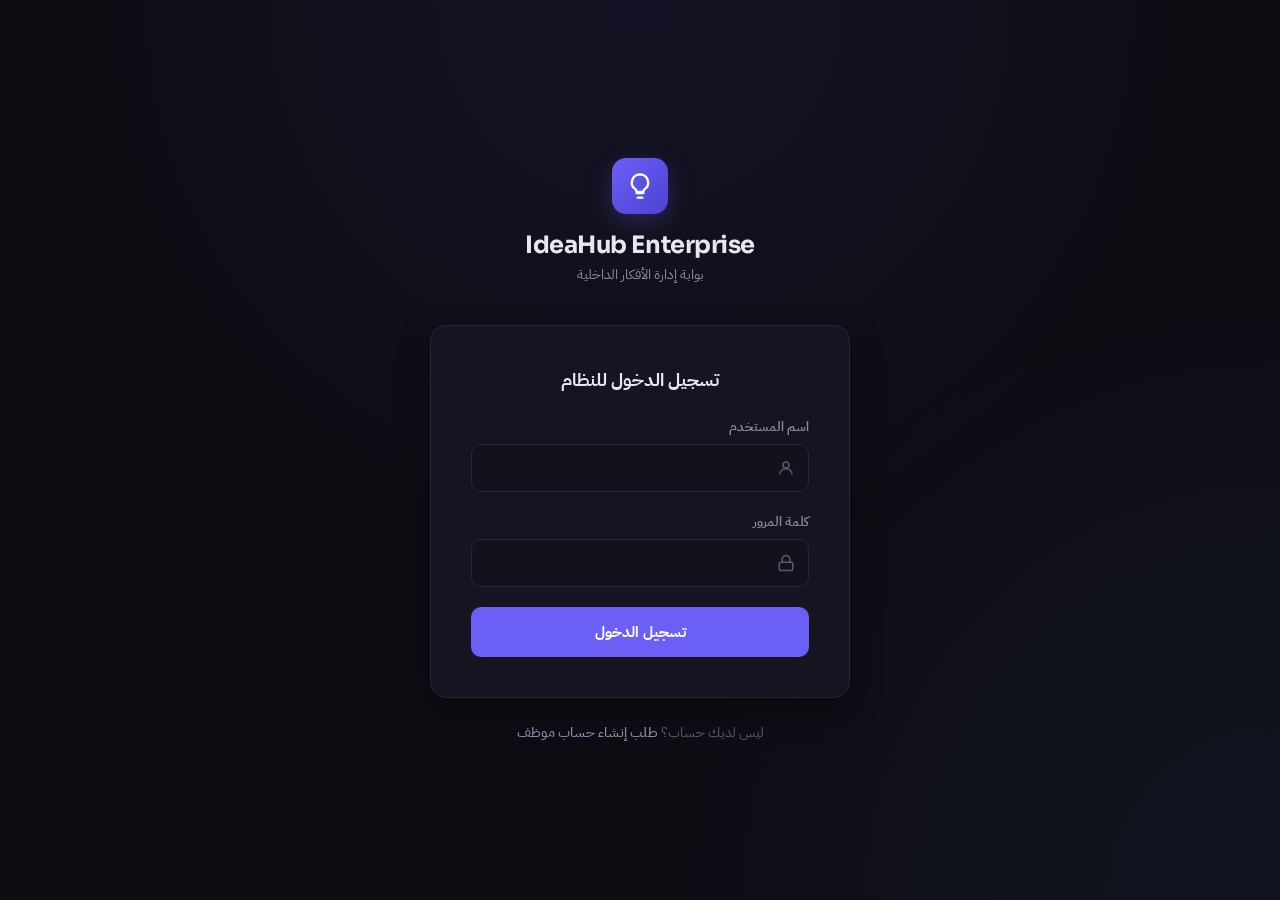
==== frontend/dashboard.html @ 78ec0e49 "First upload of Mobile App" ====
<!DOCTYPE html>
<html lang="ar" dir="rtl">
<head>
    <meta charset="UTF-8">
    <meta name="viewport" content="width=device-width, initial-scale=1.0">
    <title>لوحة الأفكار — IdeaHub</title>
    
    <link rel="preconnect" href="https://fonts.googleapis.com">
    <link rel="preconnect" href="https://fonts.gstatic.com" crossorigin>
    <link href="https://fonts.googleapis.com/css2?family=Sora:wght@600;700;800&family=IBM+Plex+Sans+Arabic:wght@300;400;500;600;700&display=swap" rel="stylesheet">
    
    <link rel="icon" type="image/png" href="assets/logo.png">
    
    <link rel="stylesheet" href="css/base.css">
    <link rel="stylesheet" href="css/layout.css">
    <link rel="stylesheet" href="css/components.css">
</head>
<body>

    <!-- ── Header ──────────────────────────────────────────────────────── -->
    <header class="header">
        <a href="dashboard.html" style="text-decoration:none;color:inherit;">
            <div class="brand">
                <div class="brand-mark">
                    <svg viewBox="0 0 24 24" fill="none">
                        <path d="M9 18h6M10 22h4M12 2a7 7 0 00-4 12.7c.6.5 1 1.2 1 2.3h6c0-1.1.4-1.8 1-2.3A7 7 0 0012 2z"
                            stroke="#fff" stroke-width="1.8" stroke-linecap="round" stroke-linejoin="round" />
                    </svg>
                </div>
                IdeaHub
            </div>
        </a>
        
        <nav>
            <a class="nav-link" href="https://github.com/sama2009221-cyber/IdeaHub/releases/latest" target="_blank" style="display:flex; align-items:center; gap:6px; color: var(--accent);">
                <svg viewBox="0 0 24 24" fill="none" width="18" height="18">
                    <path d="M12 15V3m0 12l-4-4m4 4l4-4M2 17l.621 2.485A2 2 0 0 0 4.561 21h14.878a2 2 0 0 0 1.94-1.515L22 17" stroke="currentColor" stroke-width="2" stroke-linecap="round" stroke-linejoin="round"/>
                </svg>
                تطبيق الموبايل
            </a>
            <div class="nav-sep"></div>
            <a class="nav-link" href="evaluations.html">بوابة المديرين</a>
            <div class="nav-sep"></div>
            <a class="nav-link" href="login.html">تسجيل الخروج</a>
            <button class="btn btn-primary" onclick="window.location.href='submit-idea.html'">
                <svg viewBox="0 0 24 24" fill="none" width="16" height="16">
                    <path d="M12 5v14M5 12h14" stroke="currentColor" stroke-width="2.2" stroke-linecap="round" />
                </svg>
                فكرة جديدة
            </button>
        </nav>
    </header>

    <!-- ── Main Content ────────────────────────────────────────────────── -->
    <main class="main-content">
        
        <!-- Breadcrumbs -->
        <div class="crumbs">
            <svg viewBox="0 0 24 24" fill="none">
                <path d="M3 9l9-7 9 7v11a2 2 0 01-2 2H5a2 2 0 01-2-2V9z" stroke="currentColor" stroke-width="2"/>
            </svg>
            IdeaHub <span>/</span> <b>لوحة الأفكار</b>
        </div>

        <!-- Page Header -->
        <div class="page-head">
            <div>
                <h1>لوحة الأفكار</h1>
                <p>نظرة عامة على جميع الأفكار والمقترحات المُقدمة</p>
            </div>
        </div>

        <!-- Statistics -->
        <div class="stats" id="stats">
            <!-- Populated via JS -->
        </div>

        <!-- Toolbar -->
        <div class="toolbar">
            <div class="search-box">
                <svg viewBox="0 0 24 24" fill="none">
                    <circle cx="11" cy="11" r="7" stroke="currentColor" stroke-width="2" />
                    <path d="M21 21l-4.3-4.3" stroke="currentColor" stroke-width="2" stroke-linecap="round" />
                </svg>
                <input type="text" placeholder="ابحث عن فكرة، أو اسم مُقدم...">
            </div>
            <div class="chips" id="statusChips">
                <button class="chip active" data-status="all">الكل</button>
                <button class="chip" data-status="review">قيد المراجعة</button>
                <button class="chip" data-status="progress">قيد التنفيذ</button>
                <button class="chip" data-status="done">مُكتملة</button>
            </div>
        </div>

        <!-- Section: New / Under Review -->
        <div class="section">
            <div class="section-head">
                <div class="section-title">
                    <div class="dot" style="background:rgba(108,95,245,.14)">
                        <svg viewBox="0 0 24 24" fill="none">
                            <path d="M12 2l2.4 6.6L21 11l-6.6 2.4L12 20l-2.4-6.6L3 11l6.6-2.4L12 2z" stroke="var(--accent)"
                                stroke-width="1.8" stroke-linejoin="round" />
                        </svg>
                    </div>
                    الأفكار الجديدة وقيد المراجعة
                    <span class="count-pill" id="newCount">—</span>
                </div>
                <span class="section-sub">أفكار تنتظر التقييم والاعتماد</span>
            </div>
            
            <div class="grid" id="newIdeasGrid">
                <!-- Populated via JS -->
            </div>
        </div>

        <!-- Section: Evaluated / In Progress -->
        <div class="section">
            <div class="section-head">
                <div class="section-title">
                    <div class="dot" style="background:rgba(52,211,153,.14)">
                        <svg viewBox="0 0 24 24" fill="none">
                            <path d="M20 6L9 17l-5-5" stroke="var(--green)" stroke-width="2.2" stroke-linecap="round"
                                stroke-linejoin="round" />
                        </svg>
                    </div>
                    الأفكار المُعتمدة وقيد التنفيذ
                    <span class="count-pill" id="evalCount">—</span>
                </div>
                <span class="section-sub">أفكار تم تقييمها ودخلت حيز التنفيذ</span>
            </div>
            
            <div class="grid" id="evalGrid">
                <!-- Populated via JS -->
            </div>
        </div>

    </main>

    <script type="module" src="js/pages/dashboard.js"></script>
</body>
</html>
---- frontend/css/base.css ----
/* ==========================================================================
   IdeaHub — Corporate Design System · Dark Enterprise Edition
   ========================================================================== */

@import url('https://fonts.googleapis.com/css2?family=Sora:wght@600;700;800&family=IBM+Plex+Sans+Arabic:wght@300;400;500;600;700&display=swap');

/* ─── Design Tokens ──────────────────────────────────────────────────────── */
:root {
  /* Backgrounds — deep, rich darks */
  --bg:          #0D0D14;
  --bg-2:        #10101A;
  --surface:     #12121E;
  --surface-2:   #181828;
  --surface-3:   #1E1E30;

  /* Borders */
  --border:      #232335;
  --border-soft: #1C1C2C;
  --border-glow: rgba(108,95,245,.40);

  /* Text */
  --text:        #E8E7F0;
  --text-dim:    #8A88A4;
  --text-faint:  #5A5870;

  /* Brand — corporate violet */
  --accent:      #6C5FF5;
  --accent-2:    #4E42D4;
  --accent-3:    #9186F8;
  --accent-glow: rgba(108,95,245,.28);
  --accent-soft: rgba(108,95,245,.10);

  /* Semantic palette */
  --amber:  #F0B429;
  --green:  #34D399;
  --blue:   #60A5FA;
  --red:    #F87171;
  --pink:   #F472B6;
  --teal:   #2DD4BF;

  /* Backwards compatibility aliases */
  --bg-canvas:        var(--bg);
  --bg-surface:       var(--surface);
  --bg-surface-raised: var(--surface-2);
  --border-subtle:    var(--border);
  --border-focus:     var(--accent);
  --accent-hover:     var(--accent-2);
  --text-primary:     var(--text);
  --text-secondary:   var(--text-dim);
  --text-muted:       var(--text-faint);
  --ai-accent:        var(--blue);
  --success:          var(--green);
  --danger:           var(--red);
  --warning:          var(--amber);

  /* Spacing */
  --space-2:4px;  --space-4:4px;  --space-6:6px;
  --space-8:8px;  --space-12:12px; --space-16:16px;
  --space-20:20px; --space-24:24px; --space-32:32px;
  --space-40:40px; --space-48:48px; --space-64:64px;

  /* Typography scale */
  --text-xs:   0.70rem;
  --text-sm:   0.8125rem;
  --text-base: 0.9375rem;
  --text-lg:   1.0625rem;
  --text-xl:   1.25rem;
  --text-2xl:  1.5rem;
  --text-3xl:  1.875rem;

  /* Radius */
  --radius-sm:   6px;
  --radius:      10px;
  --radius-md:   12px;
  --radius-lg:   16px;
  --radius-xl:   20px;
  --radius-full: 9999px;
  --radius-card: 14px;

  /* Shadows */
  --shadow-sm:   0 1px 3px rgba(0,0,0,.6);
  --shadow-md:   0 4px 12px rgba(0,0,0,.5);
  --shadow-lg:   0 12px 32px rgba(0,0,0,.5);
  --shadow-glow: 0 0 0 1px var(--border-glow), 0 8px 24px var(--accent-glow);

  /* Easing */
  --ease:     cubic-bezier(.4,0,.2,1);
  --dur-fast: 120ms;
  --dur:      180ms;
  --dur-slow: 320ms;

  /* Fonts */
  --font-sans:    'IBM Plex Sans Arabic', 'Inter', system-ui, sans-serif;
  --font-display: 'Sora', sans-serif;
}

/* ─── Reset ──────────────────────────────────────────────────────────────── */
*, *::before, *::after { box-sizing: border-box; margin: 0; padding: 0; }
html { scroll-behavior: smooth; }
html, body { overflow-x: hidden; }

body {
  background:
    radial-gradient(ellipse 800px 500px at 0% -5%,  rgba(108,95,245,.10) 0%, transparent 60%),
    radial-gradient(ellipse 600px 400px at 100% 0%, rgba(96,165,250,.06) 0%, transparent 55%),
    var(--bg);
  color: var(--text);
  font-family: var(--font-sans);
  font-size: var(--text-base);
  min-height: 100vh;
  line-height: 1.6;
  -webkit-font-smoothing: antialiased;
  -moz-osx-font-smoothing: grayscale;
}

::selection { background: rgba(108,95,245,.22); color: var(--text); }
a { color: inherit; text-decoration: none; transition: color var(--dur) var(--ease); }

h1,h2,h3,h4,h5,h6 {
  font-family: var(--font-display);
  color: var(--text);
  font-weight: 700;
  letter-spacing: -.02em;
  line-height: 1.2;
}

@media (prefers-reduced-motion:reduce) {
  *, *::before, *::after { animation-duration:.001ms!important; transition-duration:.001ms!important; }
}

/* ─── Utilities ──────────────────────────────────────────────────────────── */
.flex           { display: flex; }
.flex-col       { flex-direction: column; }
.items-center   { align-items: center; }
.items-start    { align-items: flex-start; }
.justify-between{ justify-content: space-between; }
.justify-center { justify-content: center; }
.gap-2          { gap: var(--space-8); }
.gap-4          { gap: var(--space-16); }
.gap-6          { gap: var(--space-24); }
.w-full         { width: 100%; }
.h-full         { height: 100%; }
.text-center    { text-align: center; }
.hidden         { display: none !important; }
.truncate       { overflow:hidden; text-overflow:ellipsis; white-space:nowrap; }
---- frontend/css/layout.css ----
/* ==========================================================================
   IdeaHub — Layout System v2
   ========================================================================== */

/* ─── Container ─────────────────────────────────────────────────────────── */
.container {
  width: 100%;
  max-width: 1280px;
  margin: 0 auto;
  padding: 0 40px;
}

/* ─── Header / Navbar ───────────────────────────────────────────────────── */
.header {
  display: flex;
  align-items: center;
  justify-content: space-between;
  padding: 0 40px;
  height: 62px;
  border-bottom: 1px solid var(--border-soft);
  position: sticky;
  top: 0;
  z-index: 50;
  background: rgba(8,8,16,.82);
  backdrop-filter: blur(20px) saturate(180%);
  -webkit-backdrop-filter: blur(20px) saturate(180%);
}

/* Logo / Brand */
.brand {
  display: flex;
  align-items: center;
  gap: 10px;
  font-family: var(--font-display);
  font-weight: 700;
  font-size: 18px;
  color: var(--text);
  letter-spacing: -.02em;
  user-select: none;
}

.brand-mark {
  width: 34px; height: 34px;
  border-radius: 9px;
  display: flex; align-items: center; justify-content: center;
  background: linear-gradient(135deg, var(--accent) 0%, var(--accent-2) 100%);
  box-shadow: 0 4px 16px var(--accent-glow);
  flex-shrink: 0;
}
.brand-mark svg { width: 18px; height: 18px; }
.logo-icon { /* alias */ }

nav {
  display: flex;
  align-items: center;
  gap: 6px;
}

/* Thin separator between nav items */
.nav-sep {
  width: 1px; height: 20px;
  background: var(--border-soft);
  margin: 0 8px;
}

/* ─── Page Shell ────────────────────────────────────────────────────────── */
.main-content {
  max-width: 1280px;
  margin: 0 auto;
  padding: 40px 40px 100px;
}

/* Breadcrumbs */
.crumbs {
  display: flex;
  align-items: center;
  gap: 8px;
  font-size: 12.5px;
  color: var(--text-faint);
  margin-bottom: 18px;
  font-weight: 500;
}
.crumbs svg { width:13px; height:13px; opacity:.6; }
.crumbs b   { color: var(--text-dim); font-weight: 600; }

/* Page Head */
.page-head {
  display: flex;
  justify-content: space-between;
  align-items: flex-end;
  margin-bottom: 32px;
  flex-wrap: wrap;
  gap: 16px;
}
.page-head h1 {
  font-size: clamp(22px, 3vw, 32px);
  font-weight: 800;
  margin: 0 0 6px;
  letter-spacing: -.03em;
  background: linear-gradient(135deg, var(--text) 40%, var(--text-dim) 100%);
  -webkit-background-clip: text;
  -webkit-text-fill-color: transparent;
  background-clip: text;
}
.page-head p {
  margin: 0;
  color: var(--text-faint);
  font-size: 14px;
  line-height: 1.5;
}

/* ─── Stat Strip ────────────────────────────────────────────────────────── */
.stats {
  display: grid;
  grid-template-columns: repeat(4, 1fr);
  gap: 14px;
  margin-bottom: 32px;
}

.stat-card {
  background: var(--surface);
  border: 1px solid var(--border-soft);
  border-radius: var(--radius-card);
  padding: 20px 22px;
  display: flex;
  flex-direction: column;
  gap: 10px;
  transition:
    border-color var(--dur) var(--ease),
    transform var(--dur) var(--ease),
    box-shadow var(--dur) var(--ease);
  position: relative;
  overflow: hidden;
}

.stat-card::before {
  content:'';
  position:absolute;
  inset:0;
  background: radial-gradient(circle at 100% 0%, rgba(124,108,246,.06) 0%, transparent 60%);
  pointer-events:none;
}

.stat-card:hover {
  border-color: var(--border);
  transform: translateY(-2px);
  box-shadow: 0 8px 24px rgba(0,0,0,.3);
}

.stat-top {
  display: flex;
  align-items: center;
  justify-content: space-between;
}

.stat-icon {
  width: 34px; height: 34px;
  border-radius: 9px;
  display: flex; align-items: center; justify-content: center;
  flex-shrink: 0;
}
.stat-icon svg { width: 17px; height: 17px; }

.stat-label {
  font-size: 12px;
  color: var(--text-faint);
  font-weight: 600;
  letter-spacing: .02em;
  text-transform: uppercase;
}

.stat-num {
  font-family: var(--font-display);
  font-size: 30px;
  font-weight: 800;
  line-height: 1;
  color: var(--text);
  letter-spacing: -.04em;
}

.stat-delta {
  font-size: 11.5px;
  font-weight: 600;
  display: flex;
  align-items: center;
  gap: 3px;
}
.stat-delta.up   { color: var(--green); }
.stat-delta.down { color: var(--red);   }

/* ─── Toolbar ───────────────────────────────────────────────────────────── */
.toolbar {
  display: flex;
  align-items: center;
  justify-content: space-between;
  gap: 14px;
  margin-bottom: 28px;
  flex-wrap: wrap;
}

.search-box {
  display: flex;
  align-items: center;
  gap: 10px;
  background: var(--surface);
  border: 1px solid var(--border-soft);
  border-radius: var(--radius);
  padding: 10px 16px;
  flex: 1;
  max-width: 380px;
  transition: border-color var(--dur) var(--ease), box-shadow var(--dur) var(--ease);
}
.search-box svg     { width:15px; height:15px; color:var(--text-faint); flex-shrink:0; }
.search-box input   { background:none; border:none; outline:none; color:var(--text); font-size:13.5px; width:100%; font-family:inherit; }
.search-box input::placeholder { color:var(--text-faint); }
.search-box:focus-within {
  border-color: var(--accent);
  box-shadow: 0 0 0 3px rgba(124,108,246,.12);
}

/* Filter Chips */
.chips { display:flex; gap:6px; flex-wrap:wrap; }
.chip {
  padding: 7px 14px;
  border-radius: var(--radius-full);
  font-size: 12.5px;
  font-weight: 600;
  border: 1px solid var(--border-soft);
  background: var(--surface);
  color: var(--text-faint);
  cursor: pointer;
  transition: all var(--dur) var(--ease);
  font-family: inherit;
  outline: none;
}
.chip:hover  { border-color: var(--border); color: var(--text-dim); background: var(--surface-2); }
.chip.active {
  background: var(--accent-soft);
  border-color: rgba(124,108,246,.35);
  color: var(--accent-3);
}
.chip:focus-visible { outline: 2px solid var(--accent); outline-offset: 2px; }

/* ─── Section ───────────────────────────────────────────────────────────── */
.section { margin-bottom: 52px; }

.section-head {
  display: flex;
  align-items: center;
  justify-content: space-between;
  margin-bottom: 18px;
}

.section-title {
  display: flex;
  align-items: center;
  gap: 10px;
  font-family: var(--font-display);
  font-size: 16px;
  font-weight: 700;
  color: var(--text);
}

.section-title .dot {
  width: 28px; height: 28px;
  border-radius: 8px;
  display: flex; align-items: center; justify-content: center;
  flex-shrink: 0;
}
.section-title .dot svg { width:14px; height:14px; }

.count-pill {
  background: var(--surface-3);
  color: var(--text-faint);
  font-size: 11px;
  font-weight: 700;
  padding: 2px 8px;
  border-radius: var(--radius-full);
  letter-spacing: .02em;
}

.section-sub {
  font-size: 12.5px;
  color: var(--text-faint);
}

/* ─── Grid ──────────────────────────────────────────────────────────────── */
.grid {
  display: grid;
  gap: 16px;
  grid-template-columns: repeat(3, 1fr);
}
.grid-2 { grid-template-columns: repeat(2, 1fr); }
.grid-4 { grid-template-columns: repeat(4, 1fr); }

/* ─── Responsive ────────────────────────────────────────────────────────── */
@media (max-width: 1100px) {
  .stats { grid-template-columns: repeat(2, 1fr); }
}
@media (max-width: 980px) {
  .grid  { grid-template-columns: repeat(2, 1fr); }
}
@media (max-width: 720px) {
  .stats  { grid-template-columns: repeat(2, 1fr); }
  .toolbar { flex-direction: column; align-items: stretch; }
  .search-box { max-width: 100%; }
}
@media (max-width: 640px) {
  .header { padding: 0 20px; }
  .main-content { padding: 28px 20px 80px; }
  .container { padding: 0 20px; }
  .grid  { grid-template-columns: 1fr; }
  .stats { grid-template-columns: 1fr; }
  .page-head { flex-direction: column; align-items: flex-start; }
}
---- frontend/css/components.css ----
/* ==========================================================================
   IdeaHub — Component Library v2 · Dark Premium UI
   ========================================================================== */

/* ─── Keyframes ─────────────────────────────────────────────────────────── */
@keyframes rise {
  from { opacity:0; transform:translateY(8px); }
  to   { opacity:1; transform:translateY(0);   }
}
@keyframes fadeIn {
  from { opacity:0; }
  to   { opacity:1; }
}
@keyframes shimmer {
  0%   { background-position: 200% 0; }
  100% { background-position: -200% 0; }
}
@keyframes pulse-dot {
  0%,100% { opacity:1; box-shadow:0 0 0 0 rgba(52,211,153,.4); }
  50%      { opacity:.6; box-shadow:0 0 0 5px rgba(52,211,153,0); }
}
@keyframes spin {
  to { transform: rotate(360deg); }
}
@keyframes float {
  0%,100% { transform: translateY(0px); }
  50%      { transform: translateY(-6px); }
}

/* ─── Buttons ───────────────────────────────────────────────────────────── */
.btn {
  font-family: inherit;
  font-size: var(--text-sm);
  font-weight: 600;
  border-radius: var(--radius);
  padding: 10px 18px;
  border: none;
  cursor: pointer;
  display: inline-flex;
  align-items: center;
  justify-content: center;
  gap: 7px;
  transition:
    transform var(--dur-fast) var(--ease),
    box-shadow var(--dur) var(--ease),
    background var(--dur) var(--ease),
    border-color var(--dur) var(--ease),
    color var(--dur) var(--ease),
    opacity var(--dur) var(--ease);
  text-decoration: none;
  white-space: nowrap;
  user-select: none;
  position: relative;
  overflow: hidden;
}

.btn:disabled { opacity: .45; cursor: not-allowed; pointer-events: none; }

/* Ripple shimmer on hover */
.btn::before {
  content:'';
  position:absolute; inset:0;
  background: linear-gradient(105deg, transparent 40%, rgba(255,255,255,.08) 50%, transparent 60%);
  transform: translateX(-100%);
  transition: transform .4s var(--ease);
}
.btn:hover::before { transform: translateX(100%); }

.btn-primary {
  background: linear-gradient(135deg, var(--accent) 0%, var(--accent-2) 100%);
  color: #fff;
  box-shadow: 0 4px 16px var(--accent-glow), 0 1px 0 rgba(255,255,255,.08) inset;
}
.btn-primary:hover {
  transform: translateY(-2px);
  box-shadow: 0 8px 28px var(--accent-glow);
}
.btn-primary:active { transform: translateY(0); }
.btn-primary:focus-visible { outline: 2px solid var(--accent-3); outline-offset: 3px; }

.btn-secondary, .btn-outline {
  background: var(--surface-2);
  color: var(--text-dim);
  border: 1px solid var(--border);
}
.btn-secondary:hover, .btn-outline:hover {
  border-color: var(--accent);
  color: var(--accent);
  background: var(--accent-soft);
}

.btn-ghost {
  background: transparent;
  color: var(--text-dim);
  border: 1px solid var(--border-soft);
}
.btn-ghost:hover { background: var(--surface-2); color: var(--text); border-color: var(--border); }

.btn-danger {
  background: transparent;
  color: var(--red);
  border: 1px solid rgba(248,113,113,.25);
}
.btn-danger:hover { background: rgba(248,113,113,.08); border-color: var(--red); }

.btn-sm { padding: 7px 13px; font-size: var(--text-xs); border-radius: 8px; }
.btn-lg { padding: 14px 28px; font-size: var(--text-lg); border-radius: var(--radius-md); }
.btn-xl { padding: 18px 36px; font-size: var(--text-xl); border-radius: var(--radius-lg); }
.btn-full { width: 100%; }

/* Loading spinner inside button */
.btn-loading { pointer-events: none; }
.btn-loading::after {
  content:'';
  display:inline-block;
  width:14px; height:14px;
  border:2px solid rgba(255,255,255,.3);
  border-top-color:#fff;
  border-radius:50%;
  animation: spin .7s linear infinite;
  margin-inline-start: 6px;
}

/* ─── Badges ────────────────────────────────────────────────────────────── */
.badge {
  font-size: 10.5px;
  font-weight: 700;
  padding: 3px 9px;
  border-radius: var(--radius-full);
  white-space: nowrap;
  display: inline-flex;
  align-items: center;
  gap: 5px;
  letter-spacing: .02em;
  text-transform: uppercase;
}

.badge::before {
  content:'';
  display:inline-block;
  width:5px; height:5px;
  border-radius:50%;
  background: currentColor;
  opacity:.8;
}

.badge-submitted, .badge.review    { background:rgba(240,180,41,.12);  color:var(--amber); border:1px solid rgba(240,180,41,.2); }
.badge-under_review                { background:rgba(96,165,250,.12);  color:var(--blue);  border:1px solid rgba(96,165,250,.2); }
.badge-approved,  .badge.done     { background:rgba(52,211,153,.12);  color:var(--green); border:1px solid rgba(52,211,153,.2); }
.badge-rejected                    { background:rgba(248,113,113,.12); color:var(--red);   border:1px solid rgba(248,113,113,.2); }
.badge-draft                       { background:rgba(142,140,168,.10); color:var(--text-faint); border:1px solid rgba(142,140,168,.15); }
.badge-progress,  .badge.progress  { background:rgba(244,114,182,.12); color:var(--pink);  border:1px solid rgba(244,114,182,.2); }
.badge-status { /* alias — use badge-xxx classes above */ }

/* ─── Forms ─────────────────────────────────────────────────────────────── */
.form-group { margin-bottom: var(--space-20); }

.form-label {
  display: block;
  font-size: var(--text-sm);
  font-weight: 600;
  color: var(--text-dim);
  margin-bottom: var(--space-8);
  letter-spacing: .01em;
}

.form-label .required { color: var(--red); margin-inline-start: 3px; }

.form-input, .form-select, .form-textarea {
  width: 100%;
  padding: 12px 16px;
  background: var(--surface);
  border: 1px solid var(--border);
  border-radius: var(--radius);
  color: var(--text);
  font-family: inherit;
  font-size: var(--text-base);
  transition:
    border-color var(--dur) var(--ease),
    box-shadow var(--dur) var(--ease),
    background var(--dur) var(--ease);
  outline: none;
}

.form-input:hover, .form-select:hover, .form-textarea:hover {
  border-color: var(--border-soft);
  background: var(--surface-2);
}

.form-input:focus, .form-select:focus, .form-textarea:focus {
  border-color: var(--accent);
  box-shadow: 0 0 0 3px rgba(124,108,246,.15);
  background: var(--surface);
}

.form-input::placeholder, .form-textarea::placeholder { color: var(--text-faint); }
.form-textarea { resize: vertical; min-height: 100px; line-height: 1.6; }
.form-select { appearance: none; cursor: pointer; }

.input-icon-wrap { position: relative; }
.input-icon-wrap .icon {
  position: absolute;
  inset-inline-end: 14px;
  top: 50%; transform: translateY(-50%);
  color: var(--text-faint);
  pointer-events: none;
  font-size: 18px;
  display:flex; align-items:center;
}
.input-icon-wrap .form-input { padding-inline-end: 44px; }

.form-hint { font-size: var(--text-xs); color: var(--text-faint); margin-top: 5px; }
.form-error { font-size: var(--text-xs); color: var(--red); margin-top: 5px; }

/* ─── Cards ─────────────────────────────────────────────────────────────── */
.card, .glass-panel {
  background: var(--surface);
  border: 1px solid var(--border-soft);
  border-radius: var(--radius-card);
  transition:
    transform var(--dur) var(--ease),
    border-color var(--dur) var(--ease),
    box-shadow var(--dur) var(--ease);
}

.card-hover:hover {
  transform: translateY(-3px);
  border-color: rgba(124,108,246,.35);
  box-shadow: 0 16px 40px rgba(0,0,0,.4), 0 0 0 1px rgba(124,108,246,.15);
}

.card-animated { animation: rise .3s var(--ease) both; }

.card-top {
  display: flex;
  justify-content: space-between;
  align-items: flex-start;
  gap: 10px;
}
.card-body { padding: 20px; }
.card-foot {
  display: flex;
  align-items: center;
  justify-content: space-between;
}

/* ─── Idea Card ─────────────────────────────────────────────────────────── */
.idea-card {
  cursor: pointer;
  padding: 20px;
  display: flex;
  flex-direction: column;
  gap: 14px;
  position: relative;
  overflow: hidden;
}

.idea-card::after {
  content:'';
  position:absolute;
  top:0; inset-inline-start:0;
  width:3px; height:0;
  background: linear-gradient(180deg, var(--accent), var(--blue));
  border-radius: 0 0 3px 3px;
  transition: height var(--dur-slow) var(--ease);
}
.idea-card:hover::after { height:100%; }
.idea-card:hover {
  transform: translateY(-3px);
  border-color: rgba(124,108,246,.3);
  box-shadow: 0 16px 40px rgba(0,0,0,.45), 0 0 0 1px rgba(124,108,246,.12);
}
.idea-card:focus-visible { outline: 2px solid var(--accent); outline-offset: 3px; }

.idea-card h3 {
  margin: 0;
  font-size: 15px;
  font-weight: 700;
  line-height: 1.45;
  color: var(--text);
  transition: color var(--dur) var(--ease);
}
.idea-card:hover h3 { color: var(--accent-3); }

.idea-card p {
  margin: 0;
  font-size: 13px;
  color: var(--text-dim);
  line-height: 1.65;
  display: -webkit-box;
  -webkit-line-clamp: 2;
  -webkit-box-orient: vertical;
  overflow: hidden;
}

/* AI Score mini bar */
.ai-score-bar {
  display: flex;
  align-items: center;
  gap: 6px;
  font-size: 11px;
  color: var(--text-faint);
}
.ai-score-track {
  flex: 1;
  height: 3px;
  background: var(--surface-3);
  border-radius: 999px;
  overflow: hidden;
}
.ai-score-fill {
  height: 100%;
  border-radius: 999px;
  background: linear-gradient(90deg, var(--accent), var(--blue));
  transition: width .6s var(--ease);
}

/* ─── Who Row ───────────────────────────────────────────────────────────── */
.who { display:flex; align-items:center; gap:8px; }
.avatar {
  width: 28px; height: 28px;
  border-radius: 50%;
  background: linear-gradient(135deg, var(--accent), var(--blue));
  display: flex; align-items: center; justify-content: center;
  font-size: 11px; font-weight: 700; color: #fff;
  flex-shrink: 0;
  box-shadow: 0 2px 8px rgba(0,0,0,.3);
}
.who span { font-size: 12px; color: var(--text-dim); }

/* ─── Star Rating ───────────────────────────────────────────────────────── */
.rating { display:flex; gap:2px; }
.rating svg { width:13px; height:13px; }

/* ─── Nav Link ──────────────────────────────────────────────────────────── */
.nav-link {
  color: var(--text-faint);
  font-size: var(--text-sm);
  font-weight: 500;
  transition: color var(--dur) var(--ease);
  padding: 4px 2px;
}
.nav-link:hover { color: var(--text); }
.nav-link.active { color: var(--accent); }
.nav-link:focus-visible { outline: 2px solid var(--accent); outline-offset: 4px; border-radius: 4px; }

/* ─── Tabs ──────────────────────────────────────────────────────────────── */
.tab-bar { display:flex; gap:2px; border-bottom:1px solid var(--border-soft); }
.tab {
  padding: 10px 18px;
  cursor: pointer;
  font-weight: 600;
  font-size: var(--text-sm);
  color: var(--text-faint);
  border-bottom: 2px solid transparent;
  margin-bottom: -1px;
  transition: color var(--dur) var(--ease), border-color var(--dur) var(--ease);
  font-family: inherit;
  background: none; border-top:none; border-left:none; border-right:none;
}
.tab:hover { color: var(--text-dim); }
.tab.active { color: var(--accent); border-bottom-color: var(--accent); }
.tab-content { display: none; }
.tab-content.active { display: block; animation: fadeIn .2s var(--ease); }

/* ─── Skeleton ──────────────────────────────────────────────────────────── */
.skel {
  border-radius: 6px;
  background: linear-gradient(
    90deg,
    var(--surface-2) 25%,
    var(--surface-3) 37%,
    var(--surface-2) 63%
  );
  background-size: 400% 100%;
  animation: shimmer 1.6s ease infinite;
}
.skel-card {
  background: var(--surface);
  border: 1px solid var(--border-soft);
  border-radius: var(--radius-card);
  padding: 20px;
  display: flex; flex-direction: column; gap: 12px;
}
.skel-h1 { height: 16px; border-radius: 4px; }
.skel-h2 { height: 12px; border-radius: 4px; }
.skel-avatar { width:28px; height:28px; border-radius:50%; flex-shrink:0; }

/* ─── Empty State ───────────────────────────────────────────────────────── */
.empty {
  grid-column: 1/-1;
  border: 1.5px dashed var(--border);
  border-radius: var(--radius-lg);
  padding: 56px 24px;
  display: flex; flex-direction: column;
  align-items: center; text-align: center; gap: 14px;
  color: var(--text-dim);
  animation: fadeIn .3s var(--ease);
}
.empty-icon {
  width: 56px; height: 56px;
  border-radius: var(--radius-lg);
  background: var(--surface-2);
  border: 1px solid var(--border);
  display: flex; align-items: center; justify-content: center;
  margin-bottom: 4px;
  font-size: 26px;
  color: var(--accent);
}
.empty-icon svg { width:26px; height:26px; color:var(--accent); }
.empty h4 { margin:0; color:var(--text); font-size:16px; font-weight:700; }
.empty p  { margin:0; font-size:13.5px; max-width:340px; line-height:1.65; }

/* ─── Notification / Toast ──────────────────────────────────────────────── */
.toast {
  position: fixed;
  bottom: 24px;
  inset-inline-end: 24px;
  background: var(--surface-2);
  border: 1px solid var(--border);
  border-radius: var(--radius-md);
  padding: 14px 18px;
  display: flex; align-items: center; gap: 12px;
  font-size: var(--text-sm);
  box-shadow: var(--shadow-lg);
  z-index: 1000;
  animation: rise .2s var(--ease);
  max-width: 340px;
}
.toast-success { border-color: rgba(52,211,153,.3); }
.toast-error   { border-color: rgba(248,113,113,.3); }

/* ─── Divider ───────────────────────────────────────────────────────────── */
.divider {
  border: none;
  border-top: 1px solid var(--border-soft);
  margin: var(--space-24) 0;
}
.divider-label {
  display: flex; align-items: center; gap: 12px;
  color: var(--text-faint); font-size: var(--text-xs); font-weight: 600;
}
.divider-label::before, .divider-label::after {
  content:''; flex:1; border-top:1px solid var(--border-soft);
}

/* ─── AI Glow Accent ────────────────────────────────────────────────────── */
.ai-badge {
  display: inline-flex; align-items: center; gap: 6px;
  padding: 3px 10px;
  border-radius: var(--radius-full);
  background: rgba(96,165,250,.10);
  border: 1px solid rgba(96,165,250,.2);
  color: var(--blue);
  font-size: var(--text-xs);
  font-weight: 700;
  letter-spacing: .04em;
  text-transform: uppercase;
}

/* Pulse dot */
.pulse {
  display: inline-block;
  width: 7px; height: 7px;
  border-radius: 50%;
  background: var(--green);
  animation: pulse-dot 2s ease infinite;
}
.pulse.blue  { background:var(--blue); animation: pulse-dot 2s ease infinite; }
.pulse.amber { background:var(--amber); }
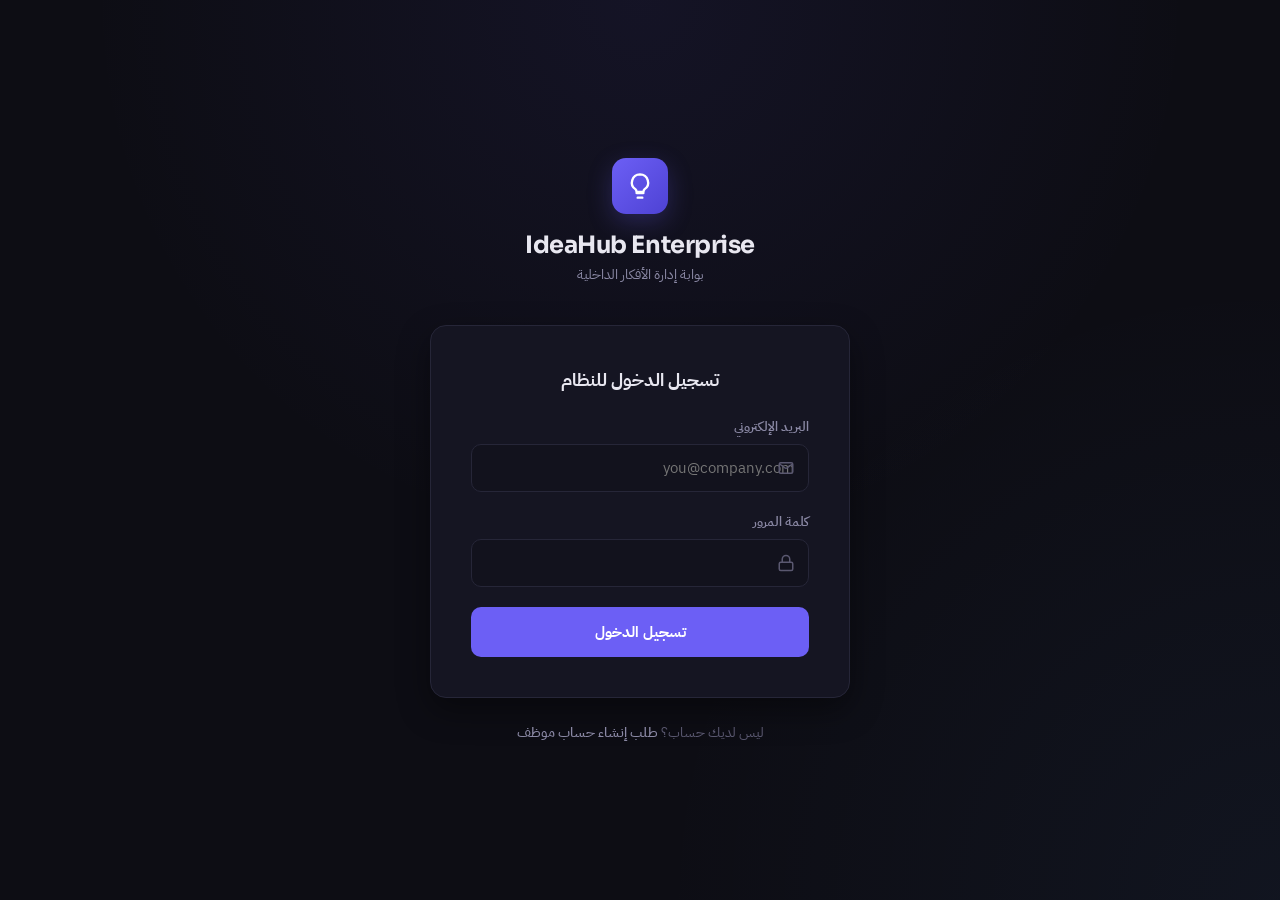
==== commit 7419e6b4: "Implement execution decisions, negative ideas flow, and mobile fixes" ====
--- a/frontend/dashboard.html
+++ b/frontend/dashboard.html
@@ -134,6 +134,26 @@
             </div>
         </div>
 
+        <!-- Section: Negative / Needs Improvement -->
+        <div class="section">
+            <div class="section-head">
+                <div class="section-title">
+                    <div class="dot" style="background:rgba(248,113,113,.14)">
+                        <svg viewBox="0 0 24 24" fill="none">
+                            <path d="M10 14l2-2m0 0l2-2m-2 2l-2-2m2 2l2 2m7-2a9 9 0 11-18 0 9 9 0 0118 0z" stroke="var(--red)" stroke-width="2" stroke-linecap="round" stroke-linejoin="round"/>
+                        </svg>
+                    </div>
+                    أفكار تحتاج تعديل
+                    <span class="count-pill" id="negativeCount">—</span>
+                </div>
+                <span class="section-sub">أفكار حصلت على تقييم منخفض وتنتظر تعديلها من الموظف</span>
+            </div>
+            
+            <div class="grid" id="negativeGrid">
+                <!-- Populated via JS -->
+            </div>
+        </div>
+
     </main>
 
     <script type="module" src="js/pages/dashboard.js"></script>
--- a/frontend/css/layout.css
+++ b/frontend/css/layout.css
@@ -306,7 +306,9 @@
   .search-box { max-width: 100%; }
 }
 @media (max-width: 640px) {
-  .header { padding: 0 20px; }
+  .header { padding: 10px 20px; flex-wrap: wrap; height: auto; gap: 10px; }
+  nav { width: 100%; overflow-x: auto; padding-bottom: 5px; -webkit-overflow-scrolling: touch; scrollbar-width: none; }
+  nav::-webkit-scrollbar { display: none; }
   .main-content { padding: 28px 20px 80px; }
   .container { padding: 0 20px; }
   .grid  { grid-template-columns: 1fr; }
--- a/frontend/css/components.css
+++ b/frontend/css/components.css
@@ -345,7 +345,16 @@
 .nav-link:focus-visible { outline: 2px solid var(--accent); outline-offset: 4px; border-radius: 4px; }
 
 /* ─── Tabs ──────────────────────────────────────────────────────────────── */
-.tab-bar { display:flex; gap:2px; border-bottom:1px solid var(--border-soft); }
+.tab-bar { 
+  display:flex; 
+  gap:2px; 
+  border-bottom:1px solid var(--border-soft); 
+  overflow-x: auto;
+  white-space: nowrap;
+  scrollbar-width: none;
+  -webkit-overflow-scrolling: touch;
+}
+.tab-bar::-webkit-scrollbar { display: none; }
 .tab {
   padding: 10px 18px;
   cursor: pointer;
